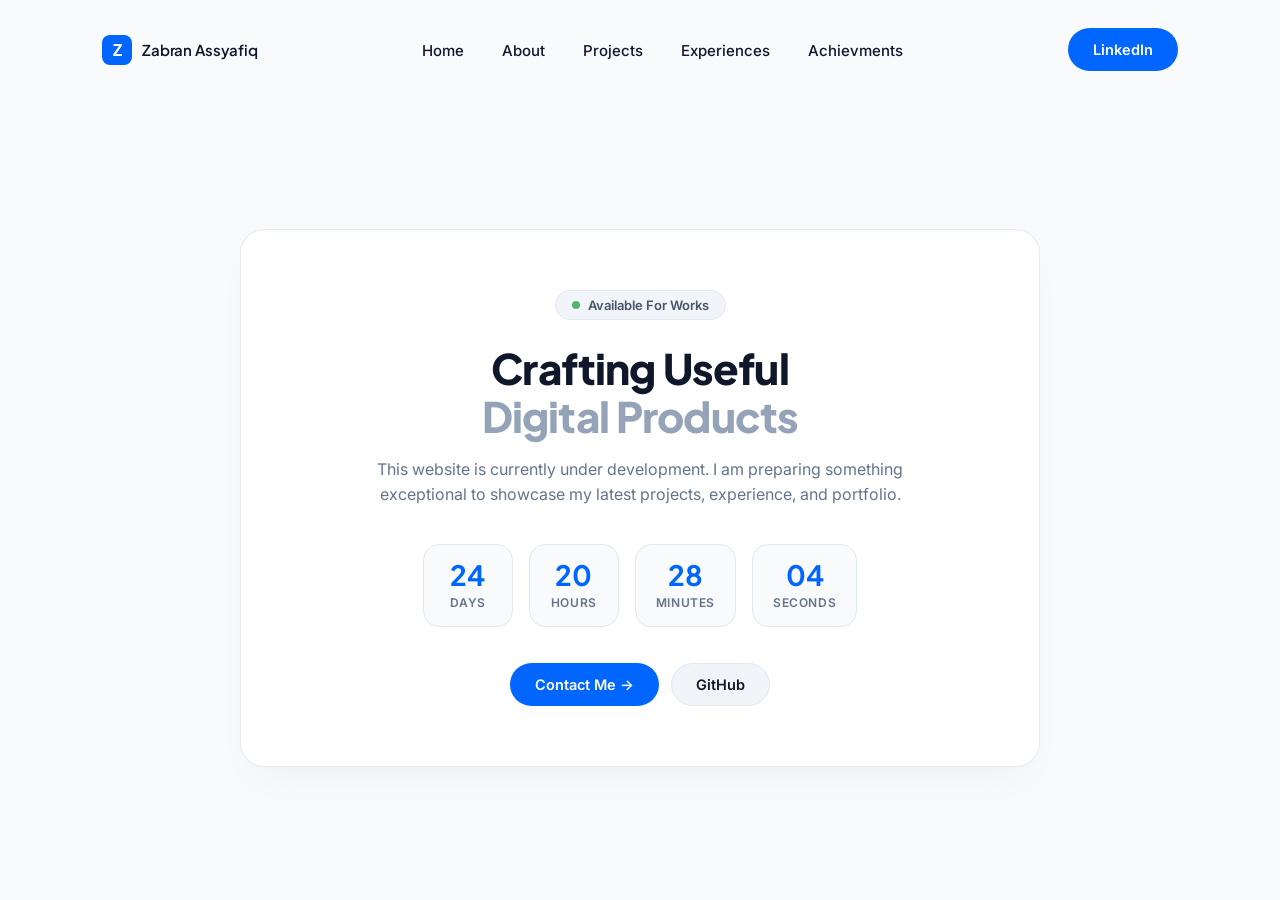
==== about.html @ 0ccf7797 "portfolio zabran-4" ====
<!DOCTYPE html>
<html lang="id">
<head>
  <meta charset="UTF-8">
  <meta name="viewport" content="width=device-width, initial-scale=1.0">
  <title>Zabran Assyafiq — Junior Web Developer</title>
  <!-- Font Plus Jakarta Sans & Inter -->
  <link rel="preconnect" href="https://fonts.googleapis.com">
  <link rel="preconnect" href="https://fonts.gstatic.com" crossorigin>
  <link href="https://fonts.googleapis.com/css2?family=Plus+Jakarta+Sans:wght@500;600;700;800&family=Inter:wght@400;500;600&display=swap" rel="stylesheet">
  <link rel="icon" type="image/png" href="images/nla.png">
  <link rel="stylesheet" href="about.css">
  <script src="main-2.js"></script>
</head>
<body>

  <!-- ================= NAVBAR ================= -->
  <header class="navbar" id="navbar">
    <div class="logo">
      <span class="logo-mark">Z</span>
      Zabran Assyafiq
    </div>

    <ul class="nav-links">
      <li><a href="index.html">Home</a></li>
      <li><a href="about.html">About</a></li>
      <li><a href="#">Projects</a></li>
      <li><a href="#">Experiences</a></li>
      <li><a href="#">Achievments</a></li>
    </ul>

    <a href="https://www.linkedin.com/in/muhammad-zabran-assyafiq-2292ab308/" target="_blank" rel="noopener noreferrer" class="btn btn-dark">LinkedIn</a>
  </header>

  <!-- ================= COMING SOON CONTENT ================= -->
  <main class="main-container" data-aos="fade-up" data-aos-duration="1000" data-aos-easing="ease-out-cubic">
    <section class="hero-card">
      <div class="status-badge">
        <span class="status-dot"></span>
        Available For Works
      </div>

      <h1 class="hero-title">
        Crafting Useful <br>
        <span class="text-secondary">Digital Products</span>
      </h1>

      <p class="hero-description">
        This website is currently under development. I am preparing something exceptional to showcase my latest projects, experience, and portfolio.
      </p>

      <!-- Countdown Timer -->
      <div class="countdown">
        <div class="time-box">
          <span id="days">00</span>
          <small>Days</small>
        </div>
        <div class="time-box">
          <span id="hours">00</span>
          <small>Hours</small>
        </div>
        <div class="time-box">
          <span id="minutes">00</span>
          <small>Minutes</small>
        </div>
        <div class="time-box">
          <span id="seconds">00</span>
          <small>Seconds</small>
        </div>
      </div>

      <!-- Action Buttons -->
      <div class="hero-actions">
        <a href="malito:muhammadzabranidn@gmail.com" class="btn btn-primary">Contact Me &rarr;</a>
        <a href="https://github.com/muhammadzabranidn-hue" target="_blank" rel="noopener noreferrer" class="btn btn-light">GitHub</a>
      </div>
    </section>
  </main>
  <script src="https://unpkg.com/aos@2.3.1/dist/aos.js"></script>
  <script>
      AOS.init({
        duration: 800,
        easing: 'ease-out-cubic',
        once: true,
        offset: 60
      });
  </script>
</body>
</html>
---- about.css ----
/* ---------------- ROOT VARIABLES ---------------- */
:root {
    --color-bg: #f8fafc;
    --color-card-bg: #ffffff;
    --color-text-primary: #0f172a;
    --color-text-secondary: #64748b;
    --color-accent: #0066ff;
    --color-border: #e2e8f0;
    
    --color-btn-dark-bg: #0066ff;
    --color-btn-dark-text: #ffffff;
    --color-btn-light-bg: #f1f5f9;
    --color-btn-light-text: #0f172a;
  
    --font-display: 'Plus Jakarta Sans', sans-serif;
    --font-body: 'Inter', sans-serif;
  
    --section-padding: 32px;
    --container-max: 1140px;
    --radius-full: 9999px;
    --radius-card: 24px;
  }
  
  /* ---------------- RESET & BASE ---------------- */
  * {
    margin: 0;
    padding: 0;
    box-sizing: border-box;
  }
  
  body {
    font-family: var(--font-body);
    background-color: var(--color-bg);
    color: var(--color-text-primary);
    padding-top: var(--navbar-offset, 96px);
    min-height: 100vh;
    display: flex;
    flex-direction: column;
  }
  
  /* ---------------- NAVBAR ---------------- */
  .navbar {
    display: flex;
    align-items: center;
    justify-content: space-between;
    padding: 28px var(--section-padding);
    max-width: var(--container-max);
    margin: 0 auto;
  
    position: fixed;
    top: 0;
    left: 0;
    right: 0;
    z-index: 1000;
    background: transparent;
  
    transition: top .5s cubic-bezier(.22,1,.36,1),
                left .5s cubic-bezier(.22,1,.36,1),
                right .5s cubic-bezier(.22,1,.36,1),
                gap .5s cubic-bezier(.22,1,.36,1),
                padding .5s cubic-bezier(.22,1,.36,1),
                background-color .5s cubic-bezier(.22,1,.36,1),
                border-radius .5s cubic-bezier(.22,1,.36,1),
                box-shadow .5s cubic-bezier(.22,1,.36,1),
                backdrop-filter .5s cubic-bezier(.22,1,.36,1),
                -webkit-backdrop-filter .5s cubic-bezier(.22,1,.36,1);
  }
  
  .navbar.is-scrolled {
    top: 14px;
    left: var(--navbar-inset, 14px);
    right: var(--navbar-inset, 14px);
    justify-content: center;
    gap: 36px;
    padding: 10px 20px;
    background: rgba(15, 23, 42, 0.75);
    -webkit-backdrop-filter: blur(18px) saturate(160%);
    backdrop-filter: blur(18px) saturate(160%);
    border-radius: var(--radius-full);
    box-shadow: 0 16px 40px -12px rgba(0, 0, 0, 0.35);
  }
  
  .navbar.is-scrolled .nav-links {
    gap: 24px;
  }
  
  .navbar.is-scrolled .logo {
    color: #ffffff;
  }
  
  .navbar.is-scrolled .nav-links a {
    color: rgba(255, 255, 255, 0.82);
  }
  
  .navbar.is-scrolled .nav-links a::after {
    background: #ffffff;
  }
  
  .navbar.is-scrolled .btn-dark {
    background: #ffffff;
    color: #0f172a;
  }
  
  .logo {
    display: flex;
    align-items: center;
    gap: 10px;
    font-family: var(--font-display);
    font-weight: 600;
    font-size: 15px;
    letter-spacing: -0.01em;
    color: var(--color-text-primary);
  }
  
  .logo-mark {
    width: 30px;
    height: 30px;
    border-radius: 8px;
    background: var(--color-accent);
    color: #fff;
    display: flex;
    align-items: center;
    justify-content: center;
    font-family: var(--font-display);
    font-weight: 700;
    font-size: 16px;
  }
  
  .nav-links {
    display: flex;
    gap: 38px;
    list-style: none;
  }
  
  .nav-links a {
    color: var(--color-text-primary);
    text-decoration: none;
    font-size: 15px;
    font-weight: 500;
    position: relative;
    padding-bottom: 4px;
  }
  
  .nav-links a::after {
    content: "";
    position: absolute;
    left: 0; bottom: 0;
    width: 0%;
    height: 1.5px;
    background: var(--color-accent);
    transition: width .3s cubic-bezier(.4,0,.2,1);
  }
  
  .nav-links a:hover::after { width: 100%; }
  
  .btn {
    display: inline-flex;
    align-items: center;
    justify-content: center;
    gap: 8px;
    padding: 12px 24px;
    border-radius: var(--radius-full);
    font-size: 14.5px;
    font-weight: 600;
    text-decoration: none;
    border: 1px solid transparent;
    cursor: pointer;
    transition: transform .35s cubic-bezier(.22,1,.36,1),
                box-shadow .35s cubic-bezier(.22,1,.36,1),
                background-color .35s ease,
                color .35s ease,
                border-color .35s ease;
  }
  
  .btn-dark, .btn-primary {
    background: var(--color-btn-dark-bg);
    color: var(--color-btn-dark-text);
  }
  
  .btn-dark:hover, .btn-primary:hover {
    transform: translateY(-2px);
    box-shadow: 0 10px 24px -8px rgba(0, 102, 255, 0.45);
  }
  
  .btn-dark:active, .btn-primary:active { transform: translateY(0); }
  
  .btn-light {
    background: var(--color-btn-light-bg);
    color: var(--color-btn-light-text);
    border-color: var(--color-border);
  }
  
  .btn-light:hover {
    transform: translateY(-2px);
    border-color: var(--color-accent);
    color: var(--color-accent);
    box-shadow: 0 8px 20px -10px rgba(0, 102, 255, 0.15);
  }
  
  .btn-light:active { transform: translateY(0); }
  
  /* ---------------- MAIN CONTAINER & HERO CARD ---------------- */
  .main-container {
    flex: 1;
    display: flex;
    align-items: center;
    justify-content: center;
    padding: 40px 20px;
    max-width: var(--container-max);
    margin: 0 auto;
    width: 100%;
  }
  
  .hero-card {
    background: var(--color-card-bg);
    border-radius: var(--radius-card);
    padding: 60px 40px;
    width: 100%;
    max-width: 800px;
    text-align: center;
    border: 1px solid rgba(226, 232, 240, 0.8);
    box-shadow: 0 20px 40px -15px rgba(0, 0, 0, 0.05);
  }
  
  /* Badge Status */
  .status-badge {
    display: inline-flex;
    align-items: center;
    gap: 8px;
    padding: 6px 16px;
    background: #f1f5f9;
    border: 1px solid #e2e8f0;
    border-radius: var(--radius-full);
    font-size: 13px;
    font-weight: 600;
    color: #475569;
    margin-bottom: 24px;
  }
  
  .status-dot {
    width: 8px;
    height: 8px;
    background-color: #55b56a; /* Kembali ke hijau ketersediaan */
    border-radius: 50%;
    animation: status-pulse 2s infinite;
  }
  
  /* Hero Typography */
  .hero-title {
    font-family: var(--font-display);
    font-size: 42px;
    font-weight: 800;
    line-height: 1.15;
    letter-spacing: -0.02em;
    color: var(--color-text-primary);
    margin-bottom: 16px;
  }
  
  .text-secondary {
    color: #94a3b8;
  }
  
  .hero-description {
    font-size: 16px;
    line-height: 1.6;
    color: var(--color-text-secondary);
    max-width: 540px;
    margin: 0 auto 36px auto;
  }
  
  /* Countdown Timer Styles */
  .countdown {
    display: flex;
    justify-content: center;
    gap: 16px;
    margin-bottom: 36px;
  }
  
  .time-box {
    background: #f8fafc;
    border: 1px solid var(--color-border);
    padding: 16px 20px;
    border-radius: 16px;
    min-width: 90px;
  }
  
  .time-box span {
    font-family: var(--font-display);
    font-size: 28px;
    font-weight: 700;
    color: var(--color-accent);
    display: block;
    line-height: 1;
  }
  
  .time-box small {
    font-size: 12px;
    font-weight: 600;
    color: var(--color-text-secondary);
    text-transform: uppercase;
    letter-spacing: 0.05em;
    margin-top: 6px;
    display: block;
  }
  
  /* Actions */
  .hero-actions {
    display: flex;
    justify-content: center;
    gap: 12px;
  }
  
  /* Responsive Styles */
  @media (max-width: 768px) {
    .nav-links { display: none; } /* Sembunyikan link navbar pada layar kecil */
    .hero-card { padding: 40px 20px; }
    .hero-title { font-size: 32px; }
    .countdown { gap: 10px; }
    .time-box { min-width: 70px; padding: 12px; }
    .time-box span { font-size: 22px; }
  }
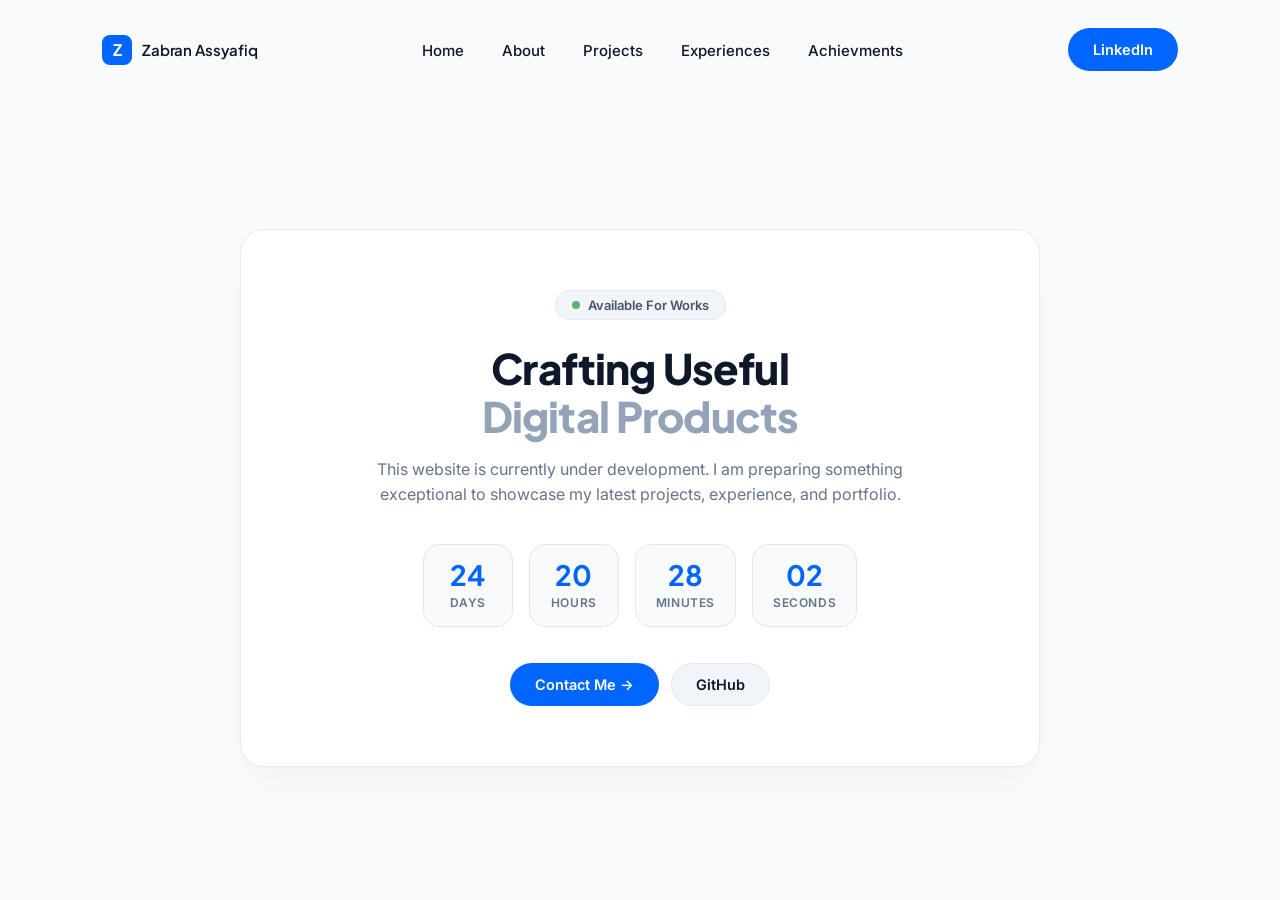
==== commit 972f1edc: "portfolio zabran-5" ====
--- a/about.html
+++ b/about.html
@@ -9,8 +9,8 @@
   <link rel="preconnect" href="https://fonts.gstatic.com" crossorigin>
   <link href="https://fonts.googleapis.com/css2?family=Plus+Jakarta+Sans:wght@500;600;700;800&family=Inter:wght@400;500;600&display=swap" rel="stylesheet">
   <link rel="icon" type="image/png" href="images/nla.png">
-  <link rel="stylesheet" href="about.css">
-  <script src="main-2.js"></script>
+  <link rel="stylesheet" href="css/about.css">
+  <script src="javascript/main-2.js"></script>
 </head>
 <body>
 
--- a/css/about.css
+++ b/css/about.css
@@ -0,0 +1,321 @@
+/* ---------------- ROOT VARIABLES ---------------- */
+:root {
+    --color-bg: #f8fafc;
+    --color-card-bg: #ffffff;
+    --color-text-primary: #0f172a;
+    --color-text-secondary: #64748b;
+    --color-accent: #0066ff;
+    --color-border: #e2e8f0;
+    
+    --color-btn-dark-bg: #0066ff;
+    --color-btn-dark-text: #ffffff;
+    --color-btn-light-bg: #f1f5f9;
+    --color-btn-light-text: #0f172a;
+  
+    --font-display: 'Plus Jakarta Sans', sans-serif;
+    --font-body: 'Inter', sans-serif;
+  
+    --section-padding: 32px;
+    --container-max: 1140px;
+    --radius-full: 9999px;
+    --radius-card: 24px;
+  }
+  
+  /* ---------------- RESET & BASE ---------------- */
+  * {
+    margin: 0;
+    padding: 0;
+    box-sizing: border-box;
+  }
+  
+  body {
+    font-family: var(--font-body);
+    background-color: var(--color-bg);
+    color: var(--color-text-primary);
+    padding-top: var(--navbar-offset, 96px);
+    min-height: 100vh;
+    display: flex;
+    flex-direction: column;
+  }
+  
+  /* ---------------- NAVBAR ---------------- */
+  .navbar {
+    display: flex;
+    align-items: center;
+    justify-content: space-between;
+    padding: 28px var(--section-padding);
+    max-width: var(--container-max);
+    margin: 0 auto;
+  
+    position: fixed;
+    top: 0;
+    left: 0;
+    right: 0;
+    z-index: 1000;
+    background: transparent;
+  
+    transition: top .5s cubic-bezier(.22,1,.36,1),
+                left .5s cubic-bezier(.22,1,.36,1),
+                right .5s cubic-bezier(.22,1,.36,1),
+                gap .5s cubic-bezier(.22,1,.36,1),
+                padding .5s cubic-bezier(.22,1,.36,1),
+                background-color .5s cubic-bezier(.22,1,.36,1),
+                border-radius .5s cubic-bezier(.22,1,.36,1),
+                box-shadow .5s cubic-bezier(.22,1,.36,1),
+                backdrop-filter .5s cubic-bezier(.22,1,.36,1),
+                -webkit-backdrop-filter .5s cubic-bezier(.22,1,.36,1);
+  }
+  
+  .navbar.is-scrolled {
+    top: 14px;
+    left: var(--navbar-inset, 14px);
+    right: var(--navbar-inset, 14px);
+    justify-content: center;
+    gap: 36px;
+    padding: 10px 20px;
+    background: rgba(15, 23, 42, 0.75);
+    -webkit-backdrop-filter: blur(18px) saturate(160%);
+    backdrop-filter: blur(18px) saturate(160%);
+    border-radius: var(--radius-full);
+    box-shadow: 0 16px 40px -12px rgba(0, 0, 0, 0.35);
+  }
+  
+  .navbar.is-scrolled .nav-links {
+    gap: 24px;
+  }
+  
+  .navbar.is-scrolled .logo {
+    color: #ffffff;
+  }
+  
+  .navbar.is-scrolled .nav-links a {
+    color: rgba(255, 255, 255, 0.82);
+  }
+  
+  .navbar.is-scrolled .nav-links a::after {
+    background: #ffffff;
+  }
+  
+  .navbar.is-scrolled .btn-dark {
+    background: #ffffff;
+    color: #0f172a;
+  }
+  
+  .logo {
+    display: flex;
+    align-items: center;
+    gap: 10px;
+    font-family: var(--font-display);
+    font-weight: 600;
+    font-size: 15px;
+    letter-spacing: -0.01em;
+    color: var(--color-text-primary);
+  }
+  
+  .logo-mark {
+    width: 30px;
+    height: 30px;
+    border-radius: 8px;
+    background: var(--color-accent);
+    color: #fff;
+    display: flex;
+    align-items: center;
+    justify-content: center;
+    font-family: var(--font-display);
+    font-weight: 700;
+    font-size: 16px;
+  }
+  
+  .nav-links {
+    display: flex;
+    gap: 38px;
+    list-style: none;
+  }
+  
+  .nav-links a {
+    color: var(--color-text-primary);
+    text-decoration: none;
+    font-size: 15px;
+    font-weight: 500;
+    position: relative;
+    padding-bottom: 4px;
+  }
+  
+  .nav-links a::after {
+    content: "";
+    position: absolute;
+    left: 0; bottom: 0;
+    width: 0%;
+    height: 1.5px;
+    background: var(--color-accent);
+    transition: width .3s cubic-bezier(.4,0,.2,1);
+  }
+  
+  .nav-links a:hover::after { width: 100%; }
+  
+  .btn {
+    display: inline-flex;
+    align-items: center;
+    justify-content: center;
+    gap: 8px;
+    padding: 12px 24px;
+    border-radius: var(--radius-full);
+    font-size: 14.5px;
+    font-weight: 600;
+    text-decoration: none;
+    border: 1px solid transparent;
+    cursor: pointer;
+    transition: transform .35s cubic-bezier(.22,1,.36,1),
+                box-shadow .35s cubic-bezier(.22,1,.36,1),
+                background-color .35s ease,
+                color .35s ease,
+                border-color .35s ease;
+  }
+  
+  .btn-dark, .btn-primary {
+    background: var(--color-btn-dark-bg);
+    color: var(--color-btn-dark-text);
+  }
+  
+  .btn-dark:hover, .btn-primary:hover {
+    transform: translateY(-2px);
+    box-shadow: 0 10px 24px -8px rgba(0, 102, 255, 0.45);
+  }
+  
+  .btn-dark:active, .btn-primary:active { transform: translateY(0); }
+  
+  .btn-light {
+    background: var(--color-btn-light-bg);
+    color: var(--color-btn-light-text);
+    border-color: var(--color-border);
+  }
+  
+  .btn-light:hover {
+    transform: translateY(-2px);
+    border-color: var(--color-accent);
+    color: var(--color-accent);
+    box-shadow: 0 8px 20px -10px rgba(0, 102, 255, 0.15);
+  }
+  
+  .btn-light:active { transform: translateY(0); }
+  
+  /* ---------------- MAIN CONTAINER & HERO CARD ---------------- */
+  .main-container {
+    flex: 1;
+    display: flex;
+    align-items: center;
+    justify-content: center;
+    padding: 40px 20px;
+    max-width: var(--container-max);
+    margin: 0 auto;
+    width: 100%;
+  }
+  
+  .hero-card {
+    background: var(--color-card-bg);
+    border-radius: var(--radius-card);
+    padding: 60px 40px;
+    width: 100%;
+    max-width: 800px;
+    text-align: center;
+    border: 1px solid rgba(226, 232, 240, 0.8);
+    box-shadow: 0 20px 40px -15px rgba(0, 0, 0, 0.05);
+  }
+  
+  /* Badge Status */
+  .status-badge {
+    display: inline-flex;
+    align-items: center;
+    gap: 8px;
+    padding: 6px 16px;
+    background: #f1f5f9;
+    border: 1px solid #e2e8f0;
+    border-radius: var(--radius-full);
+    font-size: 13px;
+    font-weight: 600;
+    color: #475569;
+    margin-bottom: 24px;
+  }
+  
+  .status-dot {
+    width: 8px;
+    height: 8px;
+    background-color: #55b56a; /* Kembali ke hijau ketersediaan */
+    border-radius: 50%;
+    animation: status-pulse 2s infinite;
+  }
+  
+  /* Hero Typography */
+  .hero-title {
+    font-family: var(--font-display);
+    font-size: 42px;
+    font-weight: 800;
+    line-height: 1.15;
+    letter-spacing: -0.02em;
+    color: var(--color-text-primary);
+    margin-bottom: 16px;
+  }
+  
+  .text-secondary {
+    color: #94a3b8;
+  }
+  
+  .hero-description {
+    font-size: 16px;
+    line-height: 1.6;
+    color: var(--color-text-secondary);
+    max-width: 540px;
+    margin: 0 auto 36px auto;
+  }
+  
+  /* Countdown Timer Styles */
+  .countdown {
+    display: flex;
+    justify-content: center;
+    gap: 16px;
+    margin-bottom: 36px;
+  }
+  
+  .time-box {
+    background: #f8fafc;
+    border: 1px solid var(--color-border);
+    padding: 16px 20px;
+    border-radius: 16px;
+    min-width: 90px;
+  }
+  
+  .time-box span {
+    font-family: var(--font-display);
+    font-size: 28px;
+    font-weight: 700;
+    color: var(--color-accent);
+    display: block;
+    line-height: 1;
+  }
+  
+  .time-box small {
+    font-size: 12px;
+    font-weight: 600;
+    color: var(--color-text-secondary);
+    text-transform: uppercase;
+    letter-spacing: 0.05em;
+    margin-top: 6px;
+    display: block;
+  }
+  
+  /* Actions */
+  .hero-actions {
+    display: flex;
+    justify-content: center;
+    gap: 12px;
+  }
+  
+  /* Responsive Styles */
+  @media (max-width: 768px) {
+    .nav-links { display: none; } /* Sembunyikan link navbar pada layar kecil */
+    .hero-card { padding: 40px 20px; }
+    .hero-title { font-size: 32px; }
+    .countdown { gap: 10px; }
+    .time-box { min-width: 70px; padding: 12px; }
+    .time-box span { font-size: 22px; }
+  }
